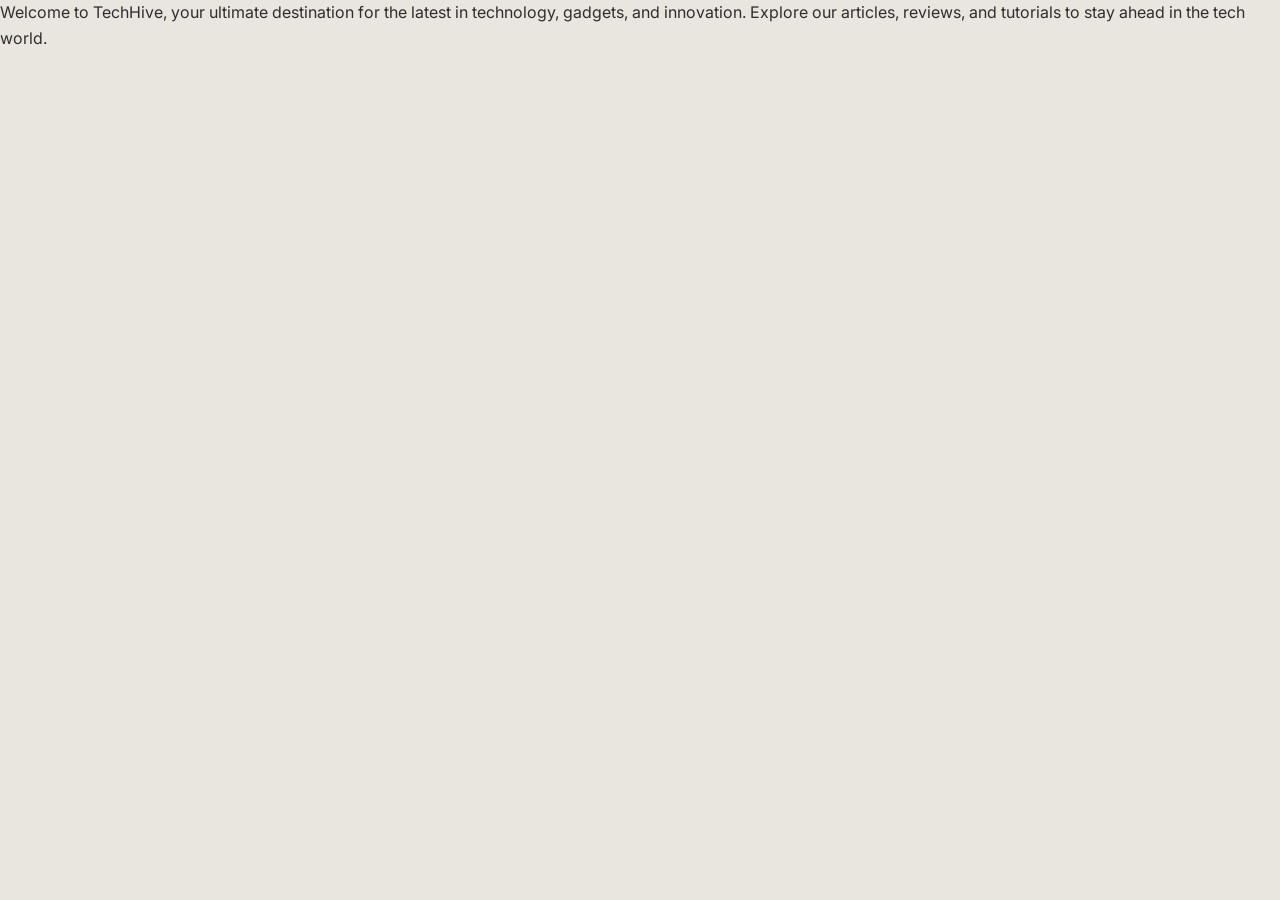
==== index.html @ 127180bd "Add Css" ====
<html lang="en">
<head>
    <meta charset="UTF-8">
    <meta name="viewport" content="width=device-width, initial-scale=1.0">
    <title>TechHive</title>
    <link rel="preconnect" href="https://fonts.googleapis.com">
    <link rel="preconnect" href="https://fonts.gstatic.com" crossorigin>
    <link href="https://fonts.googleapis.com/css2?family=Barlow+Condensed:wght@400;700;900&family=Inter:wght@400;500;700&family=Fira+Code:wght@400;500&display=swap" rel="stylesheet">
    <link rel="stylesheet" href="styles.css">
    <link rel="icon" type="image/png" href="favicon.png">
</head>
<body>
    Welcome to TechHive, your ultimate destination for the latest in technology, gadgets, and innovation. Explore our articles, reviews, and tutorials to stay ahead in the tech world. 
</body>
</html>
---- styles.css ----
/* ============================================================
   TECHHIVE — Design System
   Palette drawn from the TechHive logo
   ============================================================ */

/* ── CSS Custom Properties (tokens) ── */
:root {
  /* Brand colors */
  --color-gold:         #F5C200;   /* primary yellow — logo body stripes */
  --color-gold-deep:    #D4A800;   /* darker gold — hover states */
  --color-gold-light:   #FFD84D;   /* lighter gold — highlights */

  --color-silver:       #B8B8B8;   /* metallic wings — mid tone */
  --color-silver-light: #D6D6D6;   /* wing highlight */
  --color-silver-dark:  #888888;   /* wing shadow */

  --color-charcoal:     #2E2E2E;   /* TECHHIVE wordmark */
  --color-charcoal-mid: #4A4A4A;   /* secondary text */
  --color-charcoal-light:#6B6B6B;  /* muted text */

  --color-bg:           #E9E6E0;   /* logo background — warm off-white */
  --color-bg-dark:      #1A1A1A;   /* dark surface (circuit board) */
  --color-bg-mid:       #2D2D2D;   /* card on dark bg */

  --color-white:        #FFFFFF;
  --color-black:        #0D0D0D;

  /* Gradients */
  --gradient-gold:      linear-gradient(135deg, #FFD84D 0%, #F5C200 50%, #D4A800 100%);
  --gradient-silver:    linear-gradient(135deg, #D6D6D6 0%, #B8B8B8 50%, #888888 100%);
  --gradient-dark:      linear-gradient(135deg, #2D2D2D 0%, #1A1A1A 100%);

  /* Typography */
  --font-display:  'Barlow Condensed', 'Impact', 'Arial Narrow', sans-serif;
  --font-body:     'Inter', 'Segoe UI', system-ui, sans-serif;
  --font-mono:     'Fira Code', 'Consolas', monospace;

  --text-xs:   0.75rem;
  --text-sm:   0.875rem;
  --text-base: 1rem;
  --text-lg:   1.125rem;
  --text-xl:   1.25rem;
  --text-2xl:  1.5rem;
  --text-3xl:  2rem;
  --text-4xl:  2.75rem;
  --text-5xl:  3.75rem;

  --weight-regular: 400;
  --weight-medium:  500;
  --weight-bold:    700;
  --weight-black:   900;

  /* Spacing */
  --space-1:  0.25rem;
  --space-2:  0.5rem;
  --space-3:  0.75rem;
  --space-4:  1rem;
  --space-6:  1.5rem;
  --space-8:  2rem;
  --space-12: 3rem;
  --space-16: 4rem;
  --space-24: 6rem;

  /* Borders & radius */
  --radius-sm:  2px;
  --radius-md:  6px;
  --radius-lg:  12px;
  --radius-full: 9999px;

  --border-thin:   1px solid;
  --border-medium: 2px solid;

  /* Shadows */
  --shadow-gold:   0 0 16px rgba(245, 194, 0, 0.35);
  --shadow-silver: 0 4px 16px rgba(0, 0, 0, 0.25);
  --shadow-card:   0 2px 12px rgba(0, 0, 0, 0.18);

  /* Transitions */
  --transition-fast:   150ms ease;
  --transition-normal: 250ms ease;
  --transition-slow:   400ms ease;
}

/* ── Reset ── */
*, *::before, *::after {
  box-sizing: border-box;
  margin: 0;
  padding: 0;
}

html {
  font-size: 16px;
  scroll-behavior: smooth;
}

body {
  font-family: var(--font-body);
  font-size: var(--text-base);
  color: var(--color-charcoal);
  background-color: var(--color-bg);
  line-height: 1.6;
  -webkit-font-smoothing: antialiased;
}

img, video {
  max-width: 100%;
  display: block;
}

a {
  color: var(--color-gold-deep);
  text-decoration: none;
  transition: color var(--transition-fast);
}

a:hover {
  color: var(--color-gold);
}

/* ── Typography ── */
h1, h2, h3, h4, h5, h6 {
  font-family: var(--font-display);
  font-weight: var(--weight-black);
  letter-spacing: 0.04em;
  text-transform: uppercase;
  line-height: 1.1;
  color: var(--color-charcoal);
}

h1 { font-size: var(--text-5xl); }
h2 { font-size: var(--text-4xl); }
h3 { font-size: var(--text-3xl); }
h4 { font-size: var(--text-2xl); }
h5 { font-size: var(--text-xl); }
h6 { font-size: var(--text-lg); }

.text-gold    { color: var(--color-gold); }
.text-silver  { color: var(--color-silver); }
.text-muted   { color: var(--color-charcoal-light); }
.text-display { font-family: var(--font-display); letter-spacing: 0.06em; text-transform: uppercase; }

/* ── Layout ── */
.container {
  width: 100%;
  max-width: 1200px;
  margin: 0 auto;
  padding: 0 var(--space-6);
}

.section {
  padding: var(--space-24) 0;
}

.section--dark {
  background-color: var(--color-bg-dark);
  color: var(--color-silver-light);
}

.section--dark h1,
.section--dark h2,
.section--dark h3,
.section--dark h4 {
  color: var(--color-white);
}

/* ── Buttons ── */
.btn {
  display: inline-flex;
  align-items: center;
  gap: var(--space-2);
  padding: var(--space-3) var(--space-6);
  font-family: var(--font-display);
  font-size: var(--text-sm);
  font-weight: var(--weight-bold);
  letter-spacing: 0.1em;
  text-transform: uppercase;
  border: none;
  cursor: pointer;
  transition: all var(--transition-fast);
  clip-path: polygon(8px 0%, 100% 0%, calc(100% - 8px) 100%, 0% 100%);
}

.btn--primary {
  background: var(--gradient-gold);
  color: var(--color-black);
  box-shadow: var(--shadow-gold);
}

.btn--primary:hover {
  background: linear-gradient(135deg, #FFE066 0%, #F5C200 50%, #C49600 100%);
  box-shadow: 0 0 24px rgba(245, 194, 0, 0.55);
  transform: translateY(-1px);
  color: var(--color-black);
}

.btn--secondary {
  background: var(--gradient-silver);
  color: var(--color-black);
  box-shadow: var(--shadow-silver);
}

.btn--secondary:hover {
  background: linear-gradient(135deg, #E8E8E8 0%, #C8C8C8 50%, #9A9A9A 100%);
  transform: translateY(-1px);
  color: var(--color-black);
}

.btn--outline {
  background: transparent;
  color: var(--color-gold);
  border: var(--border-medium) var(--color-gold);
}

.btn--outline:hover {
  background: var(--color-gold);
  color: var(--color-black);
  box-shadow: var(--shadow-gold);
}

.btn--ghost {
  background: transparent;
  color: var(--color-silver-light);
  border: var(--border-thin) var(--color-silver);
}

.btn--ghost:hover {
  border-color: var(--color-gold);
  color: var(--color-gold);
}

.btn--sm { padding: var(--space-2) var(--space-4); font-size: var(--text-xs); }
.btn--lg { padding: var(--space-4) var(--space-8); font-size: var(--text-base); }

/* ── Cards ── */
.card {
  background: var(--color-white);
  border-radius: var(--radius-md);
  box-shadow: var(--shadow-card);
  overflow: hidden;
  transition: transform var(--transition-normal), box-shadow var(--transition-normal);
}

.card:hover {
  transform: translateY(-3px);
  box-shadow: 0 8px 28px rgba(0, 0, 0, 0.2);
}

.card--dark {
  background: var(--color-bg-mid);
  color: var(--color-silver-light);
  border: var(--border-thin) rgba(184, 184, 184, 0.15);
}

.card--gold {
  border-top: 3px solid var(--color-gold);
}

.card__body  { padding: var(--space-6); }
.card__title { margin-bottom: var(--space-2); }
.card__text  { color: var(--color-charcoal-mid); }

/* ── Badge / Tag ── */
.badge {
  display: inline-block;
  padding: 2px var(--space-3);
  font-family: var(--font-display);
  font-size: var(--text-xs);
  font-weight: var(--weight-bold);
  letter-spacing: 0.1em;
  text-transform: uppercase;
  border-radius: var(--radius-sm);
}

.badge--gold   { background: var(--color-gold);   color: var(--color-black); }
.badge--silver { background: var(--color-silver);  color: var(--color-black); }
.badge--dark   { background: var(--color-charcoal); color: var(--color-white); }
.badge--outline { background: transparent; color: var(--color-gold); border: 1px solid var(--color-gold); }

/* ── Navbar ── */
.navbar {
  position: sticky;
  top: 0;
  z-index: 100;
  display: flex;
  align-items: center;
  justify-content: space-between;
  padding: var(--space-4) var(--space-8);
  background: var(--color-bg-dark);
  border-bottom: 2px solid var(--color-gold);
}

.navbar__brand {
  font-family: var(--font-display);
  font-size: var(--text-2xl);
  font-weight: var(--weight-black);
  letter-spacing: 0.12em;
  text-transform: uppercase;
  color: var(--color-white);
  display: flex;
  align-items: center;
  gap: var(--space-3);
}

.navbar__brand span { color: var(--color-gold); }

.navbar__links {
  display: flex;
  gap: var(--space-8);
  list-style: none;
}

.navbar__links a {
  font-family: var(--font-display);
  font-size: var(--text-sm);
  font-weight: var(--weight-bold);
  letter-spacing: 0.08em;
  text-transform: uppercase;
  color: var(--color-silver-light);
  transition: color var(--transition-fast);
}

.navbar__links a:hover,
.navbar__links a.active { color: var(--color-gold); }

/* ── Hero ── */
.hero {
  min-height: 90vh;
  display: flex;
  align-items: center;
  background: var(--gradient-dark);
  position: relative;
  overflow: hidden;
}

.hero::before {
  content: '';
  position: absolute;
  inset: 0;
  background-image:
    repeating-linear-gradient(0deg,   transparent, transparent 60px, rgba(245,194,0,0.04) 60px, rgba(245,194,0,0.04) 61px),
    repeating-linear-gradient(90deg,  transparent, transparent 60px, rgba(245,194,0,0.04) 60px, rgba(245,194,0,0.04) 61px);
  pointer-events: none;
}

.hero__content {
  position: relative;
  z-index: 1;
}

.hero__eyebrow {
  font-family: var(--font-display);
  font-size: var(--text-sm);
  font-weight: var(--weight-bold);
  letter-spacing: 0.3em;
  text-transform: uppercase;
  color: var(--color-gold);
  margin-bottom: var(--space-4);
}

.hero__title {
  font-size: clamp(var(--text-4xl), 8vw, var(--text-5xl));
  color: var(--color-white);
  margin-bottom: var(--space-6);
}

.hero__title em {
  font-style: normal;
  background: var(--gradient-gold);
  -webkit-background-clip: text;
  -webkit-text-fill-color: transparent;
  background-clip: text;
}

.hero__subtitle {
  font-size: var(--text-lg);
  color: var(--color-silver);
  max-width: 540px;
  margin-bottom: var(--space-8);
}

/* ── Divider ── */
.divider {
  height: 2px;
  background: var(--gradient-gold);
  border: none;
  margin: var(--space-8) 0;
}

.divider--silver {
  background: var(--gradient-silver);
}

/* ── Form elements ── */
.input {
  width: 100%;
  padding: var(--space-3) var(--space-4);
  font-family: var(--font-body);
  font-size: var(--text-base);
  color: var(--color-charcoal);
  background: var(--color-white);
  border: var(--border-medium) var(--color-silver);
  border-radius: var(--radius-sm);
  outline: none;
  transition: border-color var(--transition-fast), box-shadow var(--transition-fast);
}

.input:focus {
  border-color: var(--color-gold);
  box-shadow: 0 0 0 3px rgba(245, 194, 0, 0.2);
}

.input--dark {
  background: var(--color-bg-mid);
  color: var(--color-silver-light);
  border-color: rgba(184, 184, 184, 0.2);
}

.input--dark:focus {
  border-color: var(--color-gold);
}

/* ── Utility ── */
.flex         { display: flex; }
.flex-center  { display: flex; align-items: center; justify-content: center; }
.flex-between { display: flex; align-items: center; justify-content: space-between; }
.gap-2 { gap: var(--space-2); }
.gap-4 { gap: var(--space-4); }
.gap-6 { gap: var(--space-6); }
.gap-8 { gap: var(--space-8); }

.grid-2 { display: grid; grid-template-columns: repeat(2, 1fr); gap: var(--space-6); }
.grid-3 { display: grid; grid-template-columns: repeat(3, 1fr); gap: var(--space-6); }
.grid-4 { display: grid; grid-template-columns: repeat(4, 1fr); gap: var(--space-6); }

.mt-4  { margin-top: var(--space-4); }
.mt-8  { margin-top: var(--space-8); }
.mb-4  { margin-bottom: var(--space-4); }
.mb-8  { margin-bottom: var(--space-8); }

.sr-only {
  position: absolute;
  width: 1px; height: 1px;
  padding: 0; margin: -1px;
  overflow: hidden;
  clip: rect(0,0,0,0);
  white-space: nowrap;
  border: 0;
}

/* ── Responsive ── */
@media (max-width: 768px) {
  .grid-2, .grid-3, .grid-4 { grid-template-columns: 1fr; }
  .navbar__links { display: none; }
  h1 { font-size: var(--text-3xl); }
  h2 { font-size: var(--text-2xl); }
}
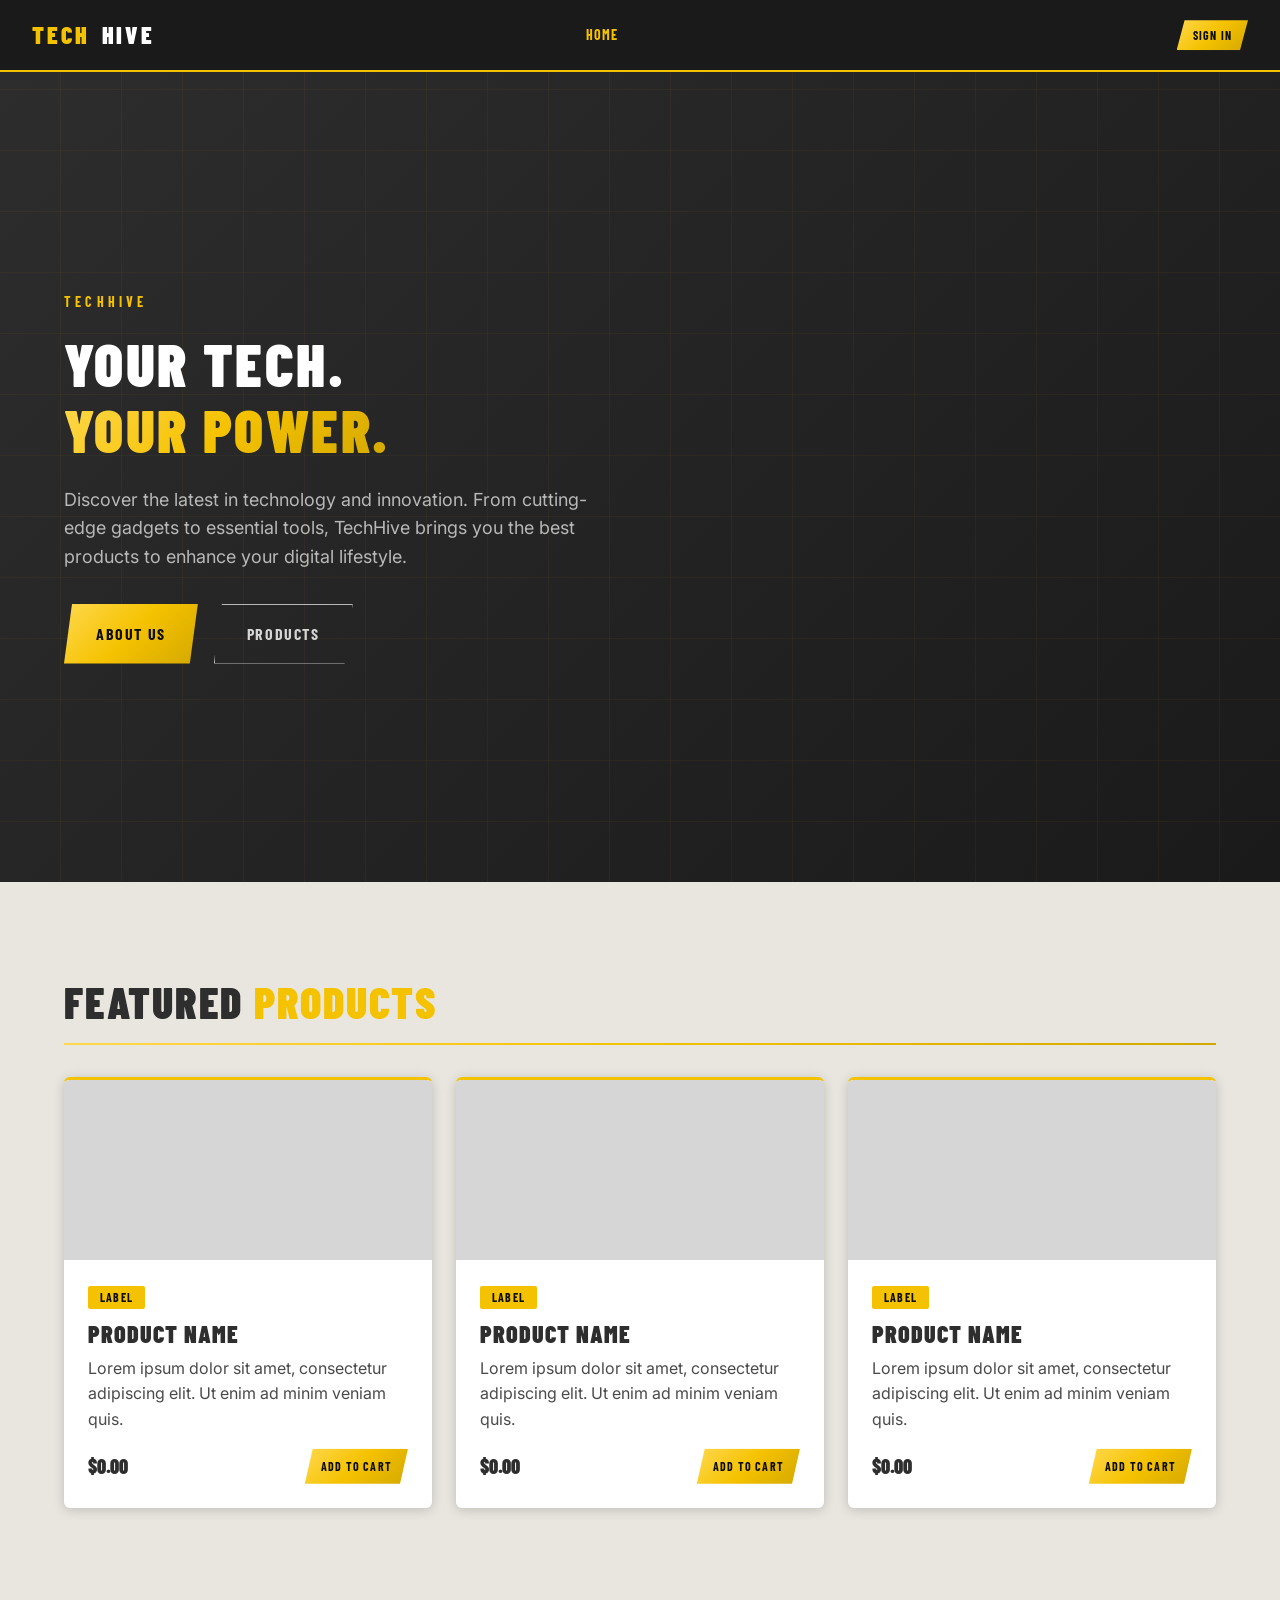
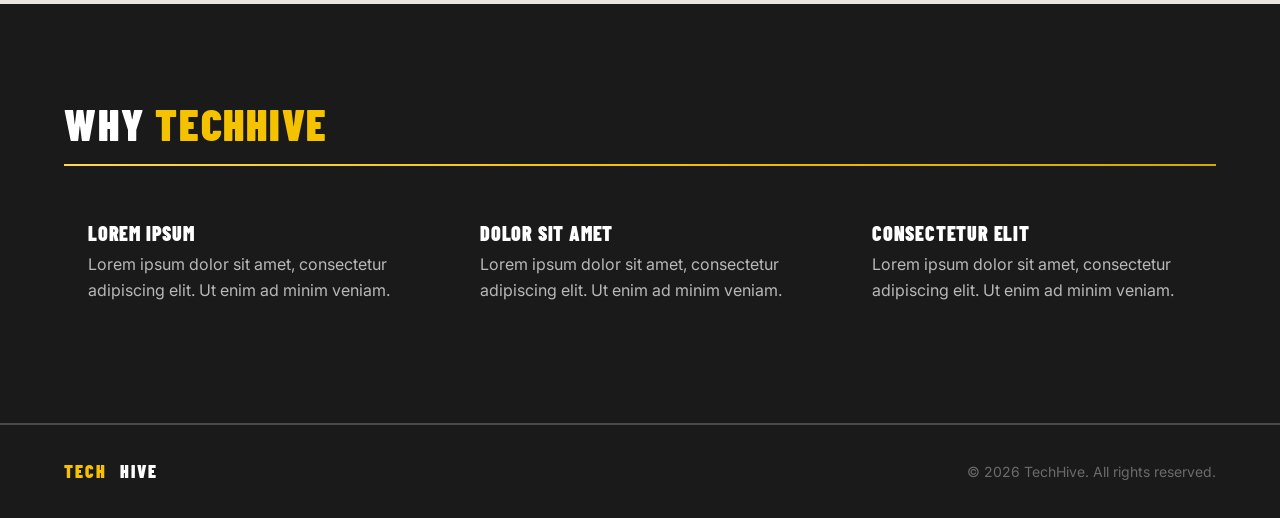
==== commit abb35a86: "Update index.html" ====
--- a/index.html
+++ b/index.html
@@ -1,3 +1,4 @@
+<!DOCTYPE html>
 <html lang="en">
 <head>
     <meta charset="UTF-8">
@@ -7,9 +8,129 @@
     <link rel="preconnect" href="https://fonts.gstatic.com" crossorigin>
     <link href="https://fonts.googleapis.com/css2?family=Barlow+Condensed:wght@400;700;900&family=Inter:wght@400;500;700&family=Fira+Code:wght@400;500&display=swap" rel="stylesheet">
     <link rel="stylesheet" href="styles.css">
-    <link rel="icon" type="image/png" href="favicon.png">
+    <link rel="icon" type="image/png" href="C:\Users\hp\Downloads\Techhive.png">
 </head>
 <body>
-    Welcome to TechHive, your ultimate destination for the latest in technology, gadgets, and innovation. Explore our articles, reviews, and tutorials to stay ahead in the tech world. 
+
+    <!-- Navbar -->
+    <nav class="navbar">
+        <a href="index.html" class="navbar__brand">
+            <span>Tech</span>Hive
+        </a>
+        <ul class="navbar__links">
+            <li><a href="index.html" class="active">Home</a></li>
+            <li><a href=""></a></li>
+            <li><a href=""></a></li>
+            <li><a href=""></a></li>
+            <li><a href=""></a></li>
+        </ul>
+        <button class="btn btn--primary btn--sm">Sign In</button>
+    </nav>
+
+    <!-- Hero -->
+    <section class="hero">
+        <div class="container">
+            <div class="hero__content"> 
+                <p class="hero__eyebrow">TechHive</p>
+                <h1 class="hero__title">Your Tech.<br><em>Your Power.</em></h1>
+                <p class="hero__subtitle">
+             Discover the latest in technology and innovation. From cutting-edge gadgets to essential tools, TechHive brings you the best products to enhance your digital lifestyle.
+                </p>
+                <div class="flex gap-4">
+                    <a href="#" class="btn btn--primary btn--lg">About us</a>
+                    <a href="#" class="btn btn--ghost btn--lg">Products</a>
+                </div>
+            </div>
+        </div>
+    </section>
+
+    <!-- Featured Products -->
+    <section class="section">
+        <div class="container">
+            <h2>Featured <em style="font-style:normal; color: var(--color-gold);">Products</em></h2>
+            <hr class="divider" style="margin-top: var(--space-4);">
+            <div class="grid-3" style="margin-top: var(--space-8);">
+
+                <div class="card card--gold">
+                    <div style="background: var(--color-silver-light); height: 180px;"></div>
+                    <div class="card__body">
+                        <span class="badge badge--gold">Label</span>
+                        <h4 class="card__title" style="margin-top: var(--space-3);">Product Name</h4>
+                        <p class="card__text">Lorem ipsum dolor sit amet, consectetur adipiscing elit. Ut enim ad minim veniam quis.</p>
+                        <div class="flex-between" style="margin-top: var(--space-4);">
+                            <span style="font-family: var(--font-display); font-size: var(--text-xl); font-weight: var(--weight-black);">$0.00</span>
+                            <a href="#" class="btn btn--primary btn--sm">Add to Cart</a>
+                        </div>
+                    </div>
+                </div>
+
+                <div class="card card--gold">
+                    <div style="background: var(--color-silver-light); height: 180px;"></div>
+                    <div class="card__body">
+                        <span class="badge badge--gold">Label</span>
+                        <h4 class="card__title" style="margin-top: var(--space-3);">Product Name</h4>
+                        <p class="card__text">Lorem ipsum dolor sit amet, consectetur adipiscing elit. Ut enim ad minim veniam quis.</p>
+                        <div class="flex-between" style="margin-top: var(--space-4);">
+                            <span style="font-family: var(--font-display); font-size: var(--text-xl); font-weight: var(--weight-black);">$0.00</span>
+                            <a href="#" class="btn btn--primary btn--sm">Add to Cart</a>
+                        </div>
+                    </div>
+                </div>
+
+                <div class="card card--gold">
+                    <div style="background: var(--color-silver-light); height: 180px;"></div>
+                    <div class="card__body">
+                        <span class="badge badge--gold">Label</span>
+                        <h4 class="card__title" style="margin-top: var(--space-3);">Product Name</h4>
+                        <p class="card__text">Lorem ipsum dolor sit amet, consectetur adipiscing elit. Ut enim ad minim veniam quis.</p>
+                        <div class="flex-between" style="margin-top: var(--space-4);">
+                            <span style="font-family: var(--font-display); font-size: var(--text-xl); font-weight: var(--weight-black);">$0.00</span>
+                            <a href="#" class="btn btn--primary btn--sm">Add to Cart</a>
+                        </div>
+                    </div>
+                </div>
+
+            </div>
+        </div>
+    </section>
+
+    <!-- About / Why Us -->
+    <section class="section section--dark">
+        <div class="container">
+            <h2 style="color: var(--color-white);">Why <em style="font-style:normal; color: var(--color-gold);">TechHive</em></h2>
+            <hr class="divider" style="margin-top: var(--space-4);">
+            <div class="grid-3" style="margin-top: var(--space-8);">
+
+                <div style="padding: var(--space-6);">
+                    <h5 style="color: var(--color-white);">Lorem Ipsum</h5>
+                    <p style="color: var(--color-silver); margin-top: var(--space-2);">Lorem ipsum dolor sit amet, consectetur adipiscing elit. Ut enim ad minim veniam.</p>
+                </div>
+
+                <div style="padding: var(--space-6);">
+                    <h5 style="color: var(--color-white);">Dolor Sit Amet</h5>
+                    <p style="color: var(--color-silver); margin-top: var(--space-2);">Lorem ipsum dolor sit amet, consectetur adipiscing elit. Ut enim ad minim veniam.</p>
+                </div>
+
+                <div style="padding: var(--space-6);">
+                    <h5 style="color: var(--color-white);">Consectetur Elit</h5>
+                    <p style="color: var(--color-silver); margin-top: var(--space-2);">Lorem ipsum dolor sit amet, consectetur adipiscing elit. Ut enim ad minim veniam.</p>
+                </div>
+
+            </div>
+        </div>
+    </section>
+
+    <!-- Footer -->
+    <footer style="background: var(--color-bg-dark); border-top: 2px solid var(--color-charcoal-mid); padding: var(--space-8) 0;">
+        <div class="container flex-between">
+            <span class="navbar__brand" style="font-size: var(--text-lg);">
+                <span>Tech</span>Hive
+            </span>
+            <p style="color: var(--color-charcoal-light); font-size: var(--text-sm);">
+                &copy; 2026 TechHive. All rights reserved.
+            </p>
+        </div>
+    </footer>
+
 </body>
-</html>+</html>
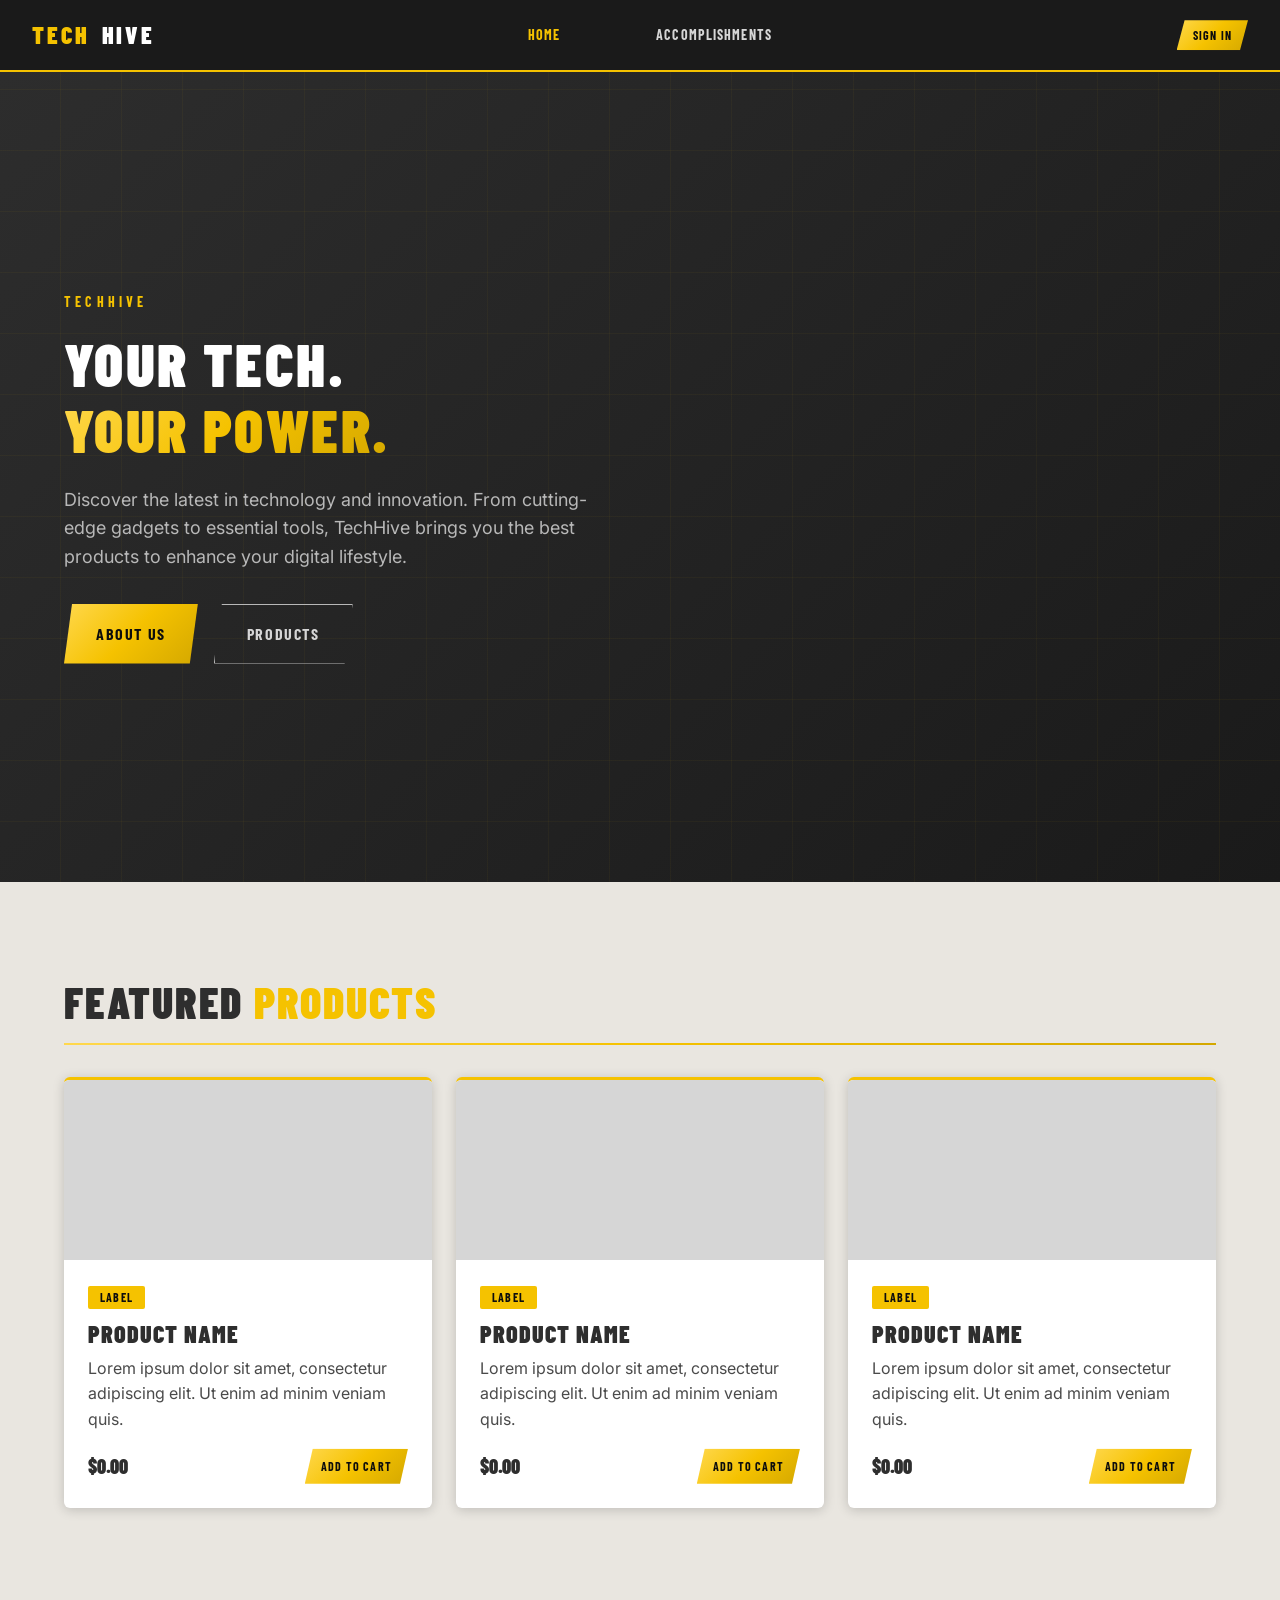
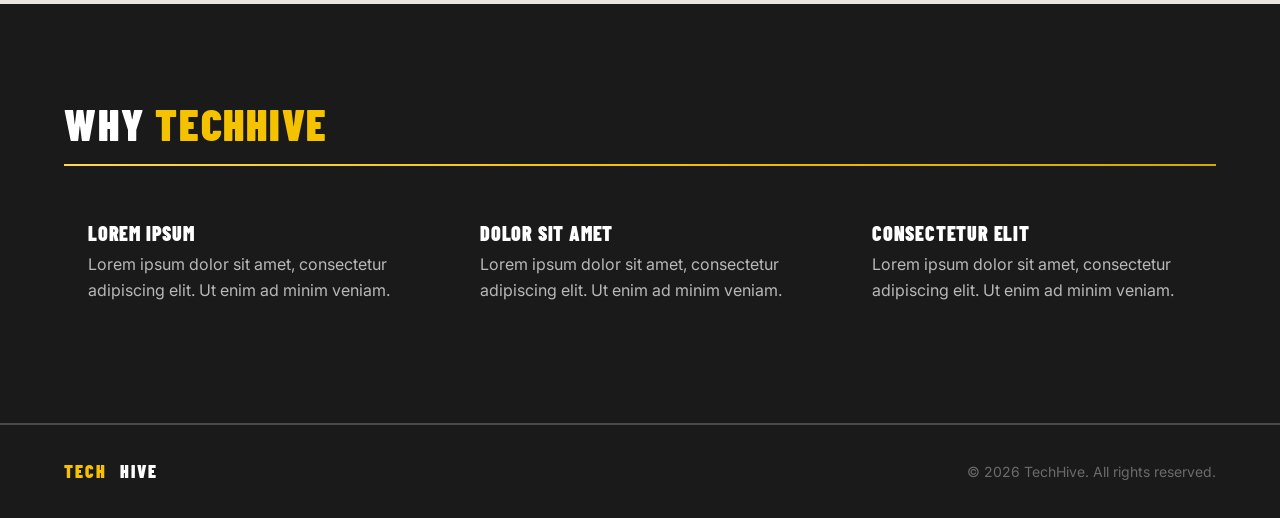
==== commit 9c86011f: "Edit index.html" ====
--- a/index.html
+++ b/index.html
@@ -21,7 +21,7 @@
             <li><a href="index.html" class="active">Home</a></li>
             <li><a href=""></a></li>
             <li><a href=""></a></li>
-            <li><a href=""></a></li>
+            <li><a href="accomplishments.html">Accomplishments</a></li>
             <li><a href=""></a></li>
         </ul>
         <button class="btn btn--primary btn--sm">Sign In</button>
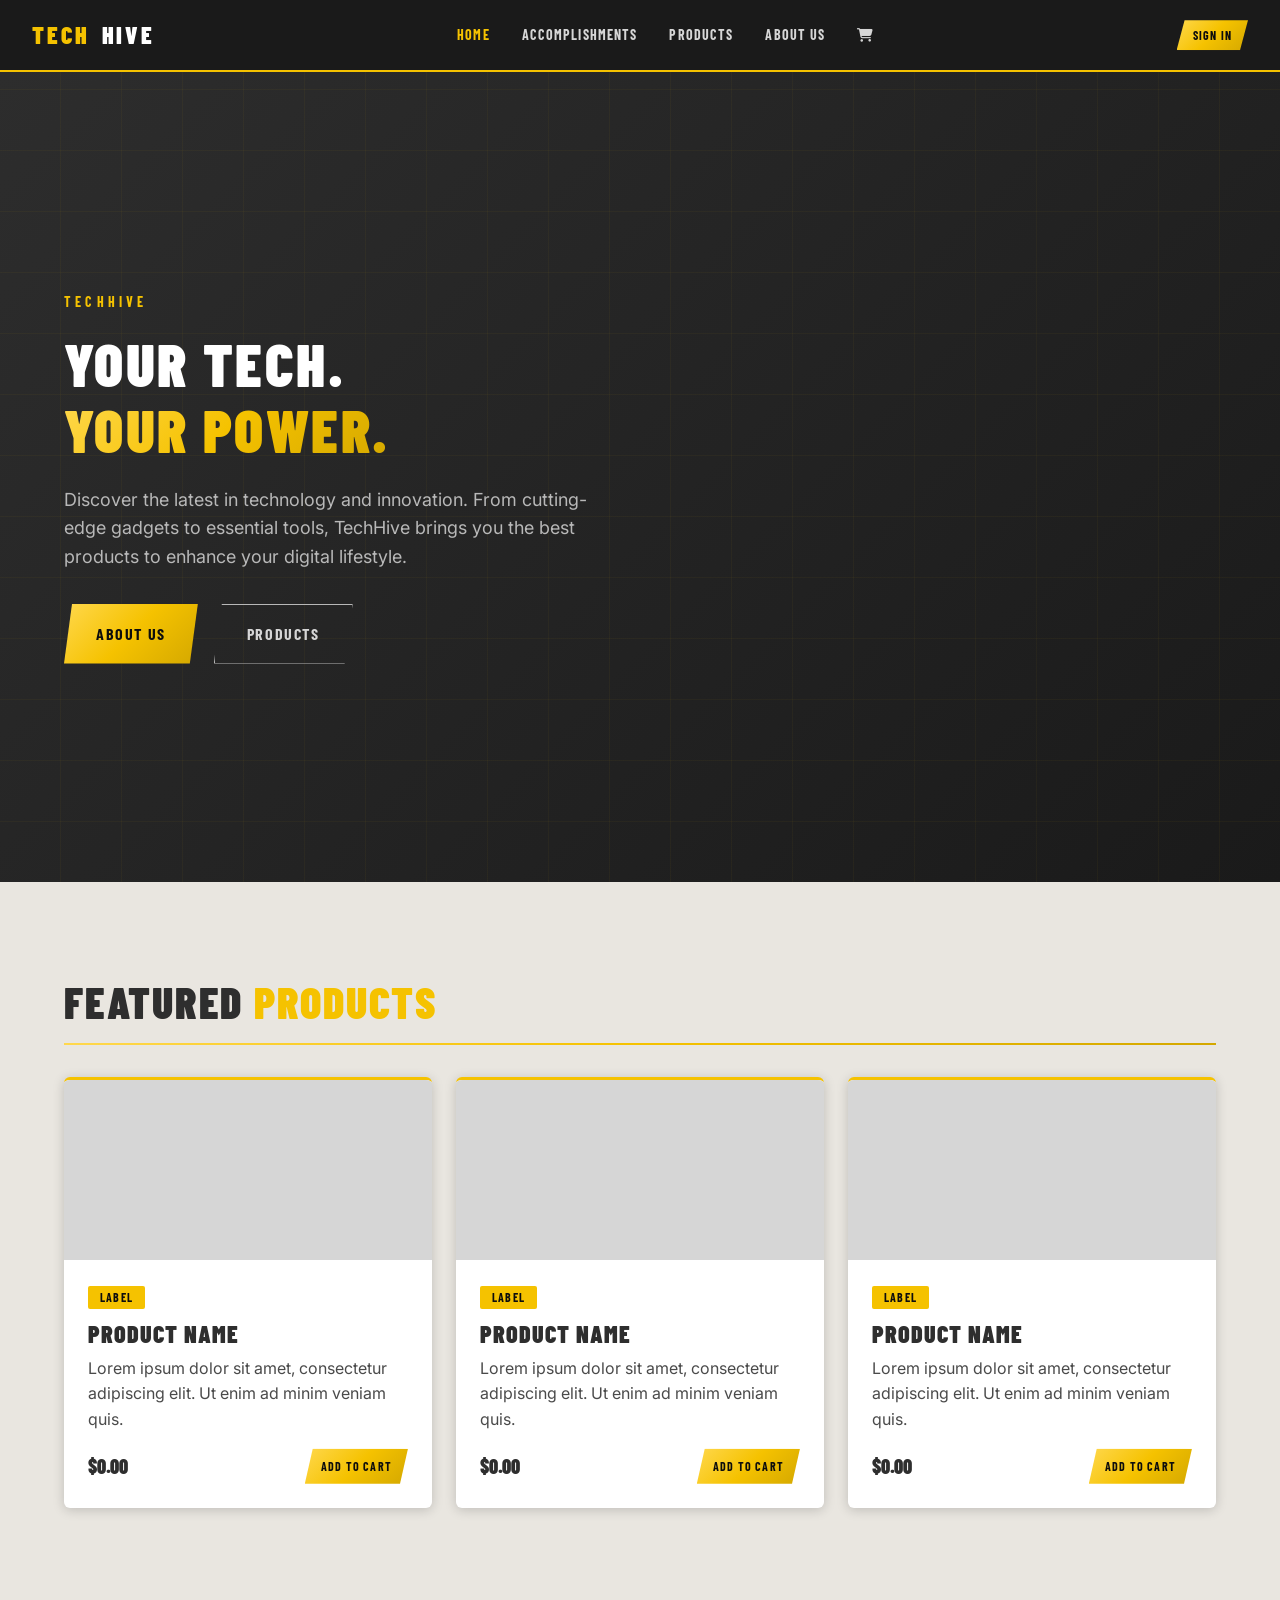
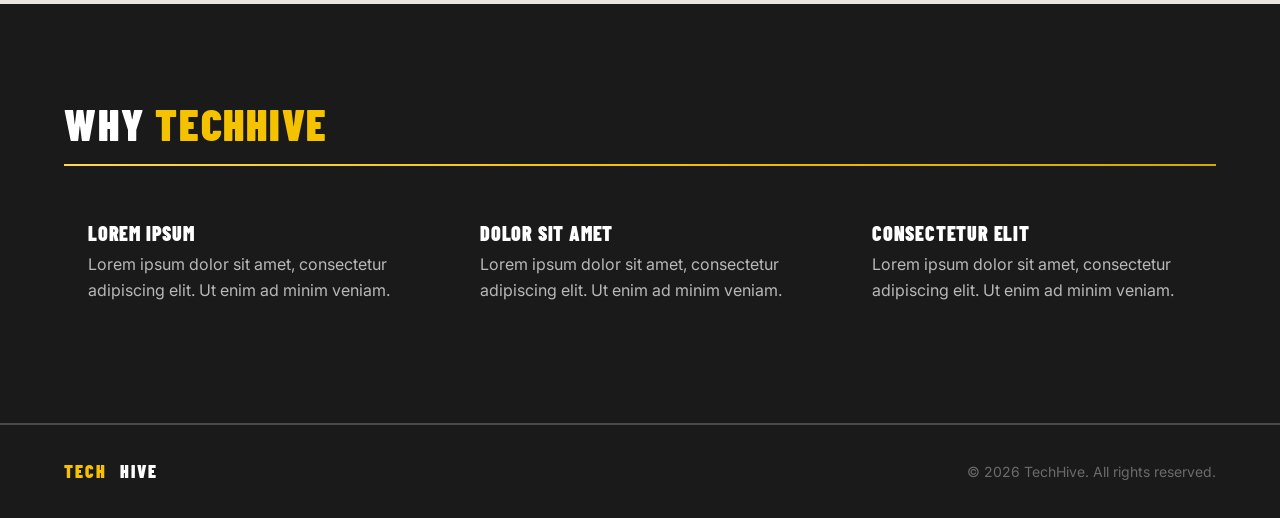
==== commit 36927d5f: "Changed the product store and added carts" ====
--- a/index.html
+++ b/index.html
@@ -6,6 +6,7 @@
     <title>TechHive</title>
     <link rel="preconnect" href="https://fonts.googleapis.com">
     <link rel="preconnect" href="https://fonts.gstatic.com" crossorigin>
+    <link rel="stylesheet" href="https://cdnjs.cloudflare.com/ajax/libs/font-awesome/6.5.0/css/all.min.css">
     <link href="https://fonts.googleapis.com/css2?family=Barlow+Condensed:wght@400;700;900&family=Inter:wght@400;500;700&family=Fira+Code:wght@400;500&display=swap" rel="stylesheet">
     <link rel="stylesheet" href="styles.css">
     <link rel="icon" type="image/png" href="C:\Users\hp\Downloads\Techhive.png">
@@ -19,10 +20,15 @@
         </a>
         <ul class="navbar__links">
             <li><a href="index.html" class="active">Home</a></li>
-            <li><a href=""></a></li>
-            <li><a href=""></a></li>
-            <li><a href="accomplishments.html">Accomplishments</a></li>
-            <li><a href=""></a></li>
+            <li><a href="accomplishments.html" >Accomplishments</a></li>
+            <li><a href="products.html">Products</a></li>
+            <li><a href="#">About Us</a></li>
+            <li>
+                <a href="carts.html" class="cart" title="Cart">
+                <i class="fa-solid fa-cart-shopping"></i>
+                <span class="cart-badge"></span>
+                </a>
+            </li>
         </ul>
         <button class="btn btn--primary btn--sm">Sign In</button>
     </nav>
@@ -38,7 +44,7 @@
                 </p>
                 <div class="flex gap-4">
                     <a href="#" class="btn btn--primary btn--lg">About us</a>
-                    <a href="#" class="btn btn--ghost btn--lg">Products</a>
+                    <a href="products.html" class="btn btn--ghost btn--lg">Products</a>
                 </div>
             </div>
         </div>
@@ -120,6 +126,8 @@
         </div>
     </section>
 
+
+    <script src="/assets/assets-js/profile.js"></script>
     <!-- Footer -->
     <footer style="background: var(--color-bg-dark); border-top: 2px solid var(--color-charcoal-mid); padding: var(--space-8) 0;">
         <div class="container flex-between">
@@ -133,4 +141,4 @@
     </footer>
 
 </body>
-</html>
+</html>
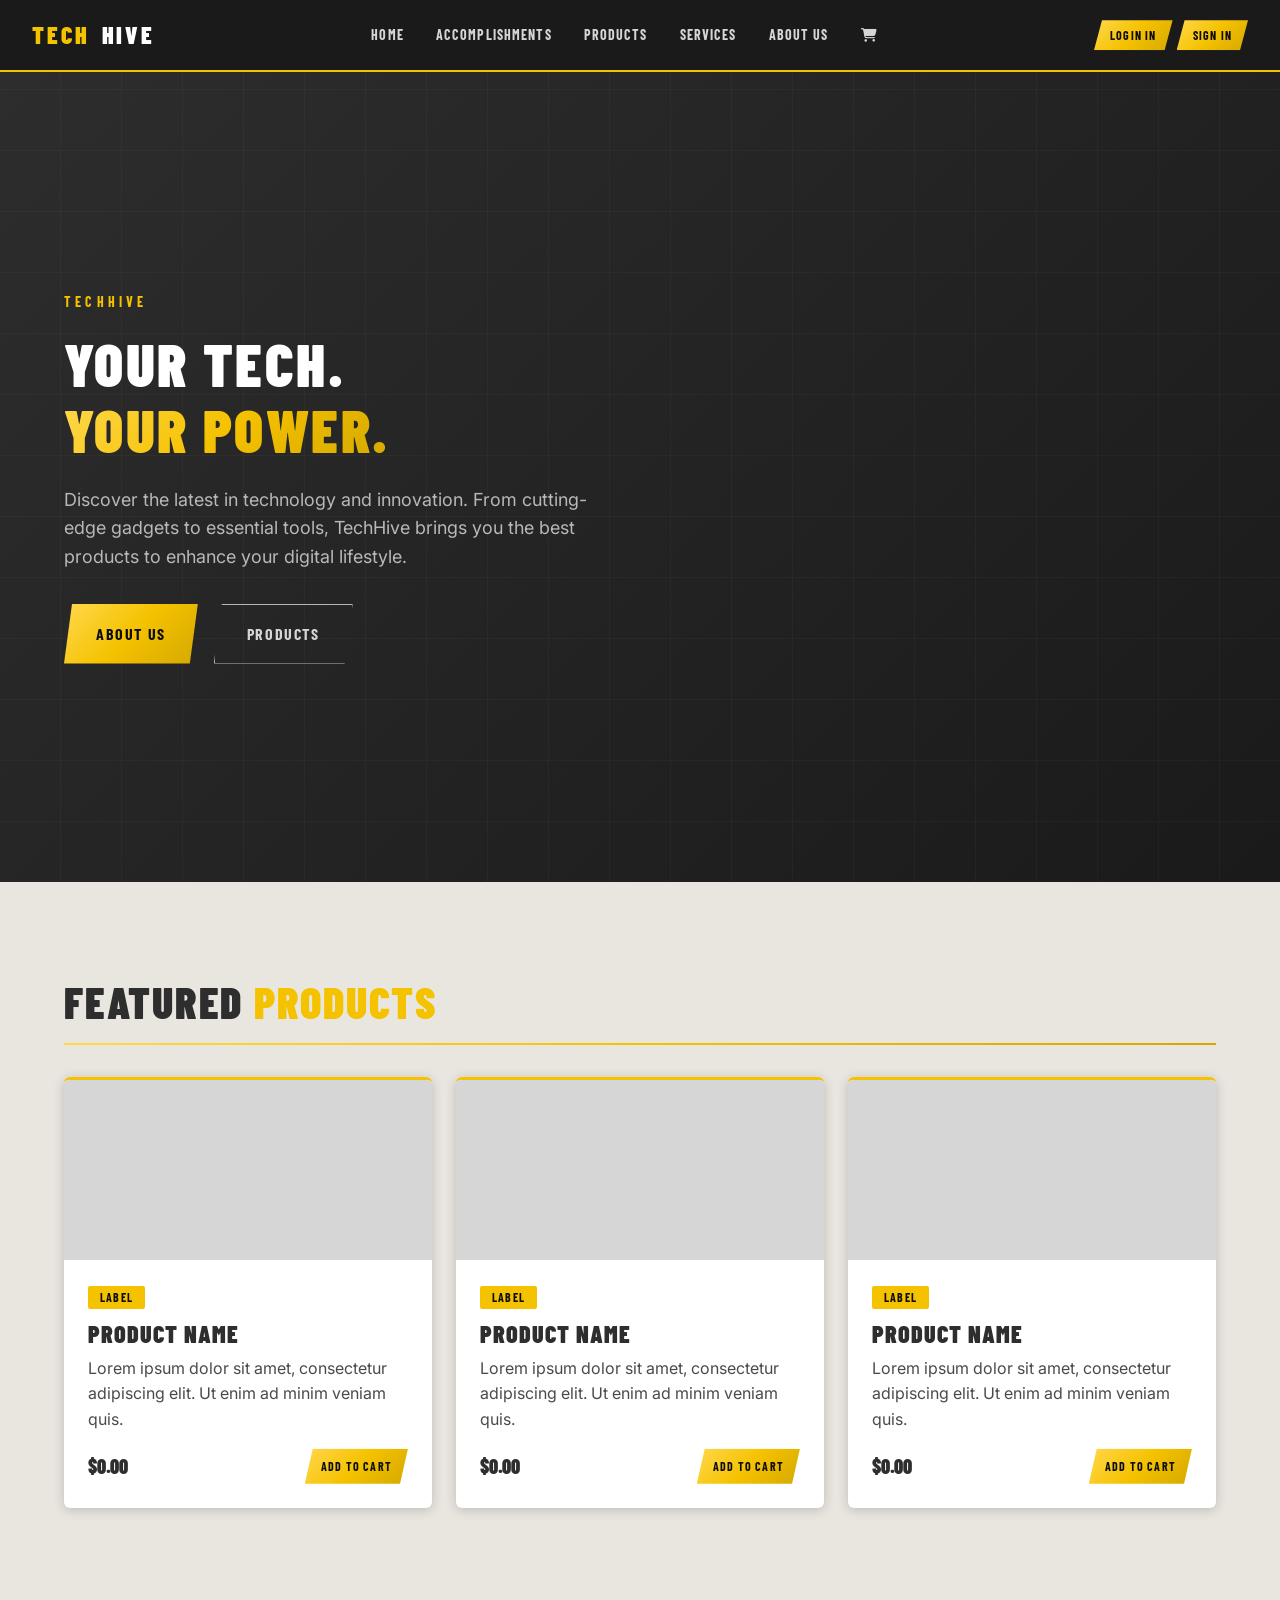
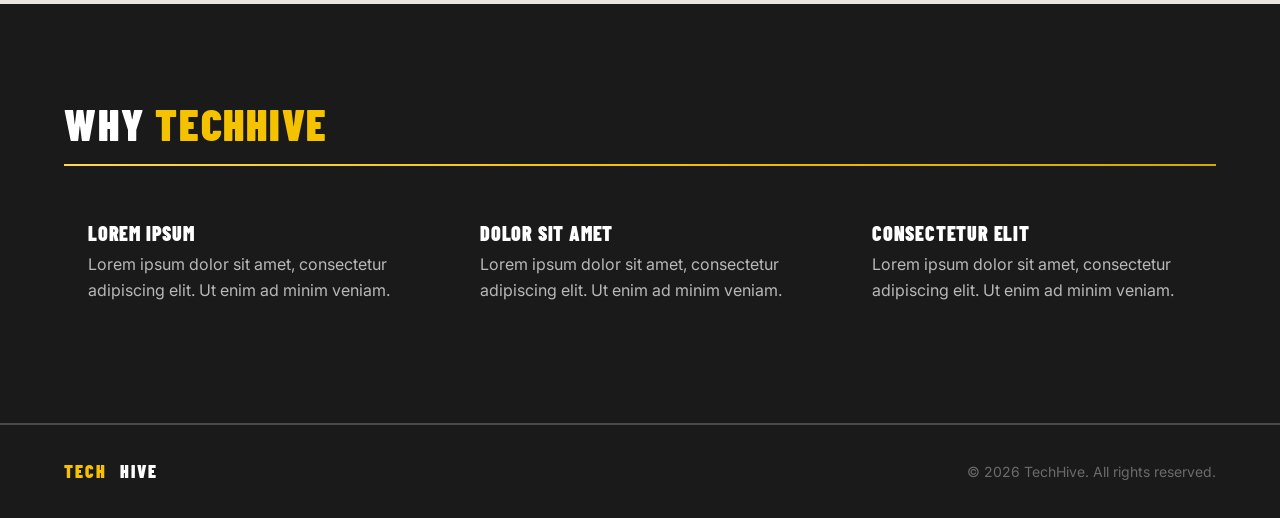
==== commit 531a3c42: "Add functional login and registration with an accout page" ====
--- a/index.html
+++ b/index.html
@@ -19,18 +19,23 @@
             <span>Tech</span>Hive
         </a>
         <ul class="navbar__links">
-            <li><a href="index.html" class="active">Home</a></li>
+            <li><a href="index.html" >Home</a></li>
             <li><a href="accomplishments.html" >Accomplishments</a></li>
             <li><a href="products.html">Products</a></li>
+            <li><a href="services.html">Services</a></li>
             <li><a href="#">About Us</a></li>
             <li>
-                <a href="carts.html" class="cart" title="Cart">
+                <a href="carts.html" class="cart,active" title="Cart">
                 <i class="fa-solid fa-cart-shopping"></i>
                 <span class="cart-badge"></span>
                 </a>
             </li>
         </ul>
-        <button class="btn btn--primary btn--sm">Sign In</button>
+        <div >        
+           <button class="btn btn--primary btn--sm" ><a href="logins.html"><p>Login In</p></a></button>
+           <button class="btn btn--primary btn--sm"><a href="registration.html"><p>Sign In</p></a></button>
+        </div>
+
     </nav>
 
     <!-- Hero -->
--- a/styles.css
+++ b/styles.css
@@ -230,7 +230,7 @@
 
 .btn--sm { padding: var(--space-2) var(--space-4); font-size: var(--text-xs); }
 .btn--lg { padding: var(--space-4) var(--space-8); font-size: var(--text-base); }
-
+.btn--sm p{color:#0D0D0D}
 /* ── Cards ── */
 .card {
   background: var(--color-white);
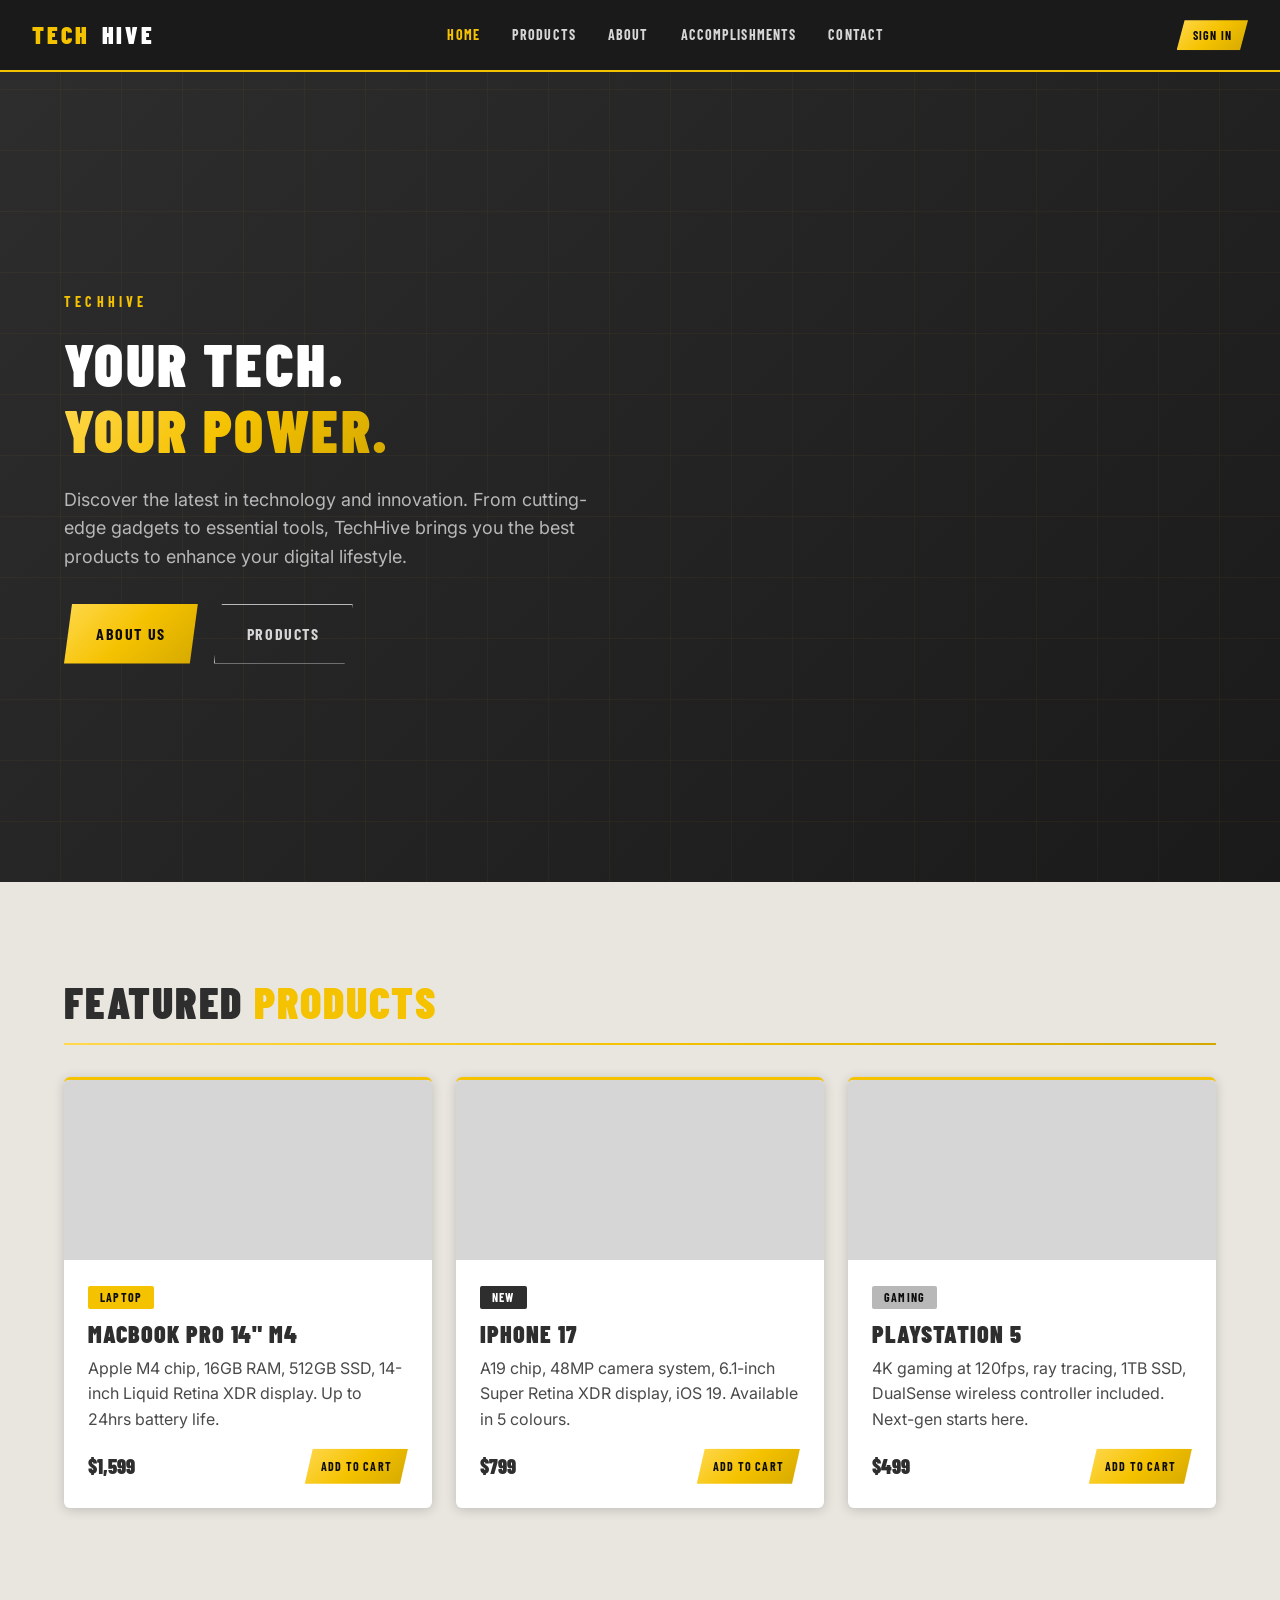
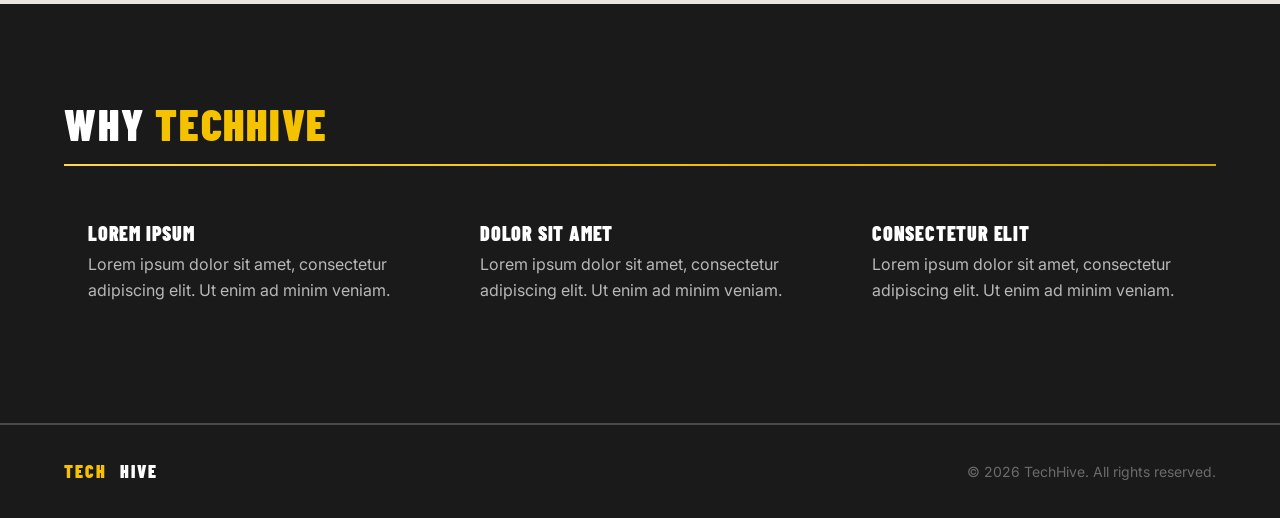
==== commit 9b6afcf3: "Product images" ====
--- a/index.html
+++ b/index.html
@@ -6,7 +6,6 @@
     <title>TechHive</title>
     <link rel="preconnect" href="https://fonts.googleapis.com">
     <link rel="preconnect" href="https://fonts.gstatic.com" crossorigin>
-    <link rel="stylesheet" href="https://cdnjs.cloudflare.com/ajax/libs/font-awesome/6.5.0/css/all.min.css">
     <link href="https://fonts.googleapis.com/css2?family=Barlow+Condensed:wght@400;700;900&family=Inter:wght@400;500;700&family=Fira+Code:wght@400;500&display=swap" rel="stylesheet">
     <link rel="stylesheet" href="styles.css">
     <link rel="icon" type="image/png" href="C:\Users\hp\Downloads\Techhive.png">
@@ -19,23 +18,13 @@
             <span>Tech</span>Hive
         </a>
         <ul class="navbar__links">
-            <li><a href="index.html" >Home</a></li>
-            <li><a href="accomplishments.html" >Accomplishments</a></li>
+            <li><a href="index.html" class="active">Home</a></li>
             <li><a href="products.html">Products</a></li>
-            <li><a href="services.html">Services</a></li>
-            <li><a href="#">About Us</a></li>
-            <li>
-                <a href="carts.html" class="cart,active" title="Cart">
-                <i class="fa-solid fa-cart-shopping"></i>
-                <span class="cart-badge"></span>
-                </a>
-            </li>
+            <li><a href="about.html">About</a></li>
+            <li><a href="accomplishments.html">Accomplishments</a></li>
+            <li><a href="contact.html">Contact</a></li>
         </ul>
-        <div >        
-           <button class="btn btn--primary btn--sm" ><a href="logins.html"><p>Login In</p></a></button>
-           <button class="btn btn--primary btn--sm"><a href="registration.html"><p>Sign In</p></a></button>
-        </div>
-
+        <button class="btn btn--primary btn--sm">Sign In</button>
     </nav>
 
     <!-- Hero -->
@@ -49,7 +38,7 @@
                 </p>
                 <div class="flex gap-4">
                     <a href="#" class="btn btn--primary btn--lg">About us</a>
-                    <a href="products.html" class="btn btn--ghost btn--lg">Products</a>
+                    <a href="#" class="btn btn--ghost btn--lg">Products</a>
                 </div>
             </div>
         </div>
@@ -65,11 +54,11 @@
                 <div class="card card--gold">
                     <div style="background: var(--color-silver-light); height: 180px;"></div>
                     <div class="card__body">
-                        <span class="badge badge--gold">Label</span>
-                        <h4 class="card__title" style="margin-top: var(--space-3);">Product Name</h4>
-                        <p class="card__text">Lorem ipsum dolor sit amet, consectetur adipiscing elit. Ut enim ad minim veniam quis.</p>
+                        <span class="badge badge--gold">Laptop</span>
+                        <h4 class="card__title" style="margin-top: var(--space-3);">MacBook Pro 14" M4</h4>
+                        <p class="card__text">Apple M4 chip, 16GB RAM, 512GB SSD, 14-inch Liquid Retina XDR display. Up to 24hrs battery life.</p>
                         <div class="flex-between" style="margin-top: var(--space-4);">
-                            <span style="font-family: var(--font-display); font-size: var(--text-xl); font-weight: var(--weight-black);">$0.00</span>
+                            <span style="font-family: var(--font-display); font-size: var(--text-xl); font-weight: var(--weight-black);">$1,599</span>
                             <a href="#" class="btn btn--primary btn--sm">Add to Cart</a>
                         </div>
                     </div>
@@ -78,11 +67,11 @@
                 <div class="card card--gold">
                     <div style="background: var(--color-silver-light); height: 180px;"></div>
                     <div class="card__body">
-                        <span class="badge badge--gold">Label</span>
-                        <h4 class="card__title" style="margin-top: var(--space-3);">Product Name</h4>
-                        <p class="card__text">Lorem ipsum dolor sit amet, consectetur adipiscing elit. Ut enim ad minim veniam quis.</p>
+                        <span class="badge badge--dark">New</span>
+                        <h4 class="card__title" style="margin-top: var(--space-3);">iPhone 17</h4>
+                        <p class="card__text">A19 chip, 48MP camera system, 6.1-inch Super Retina XDR display, iOS 19. Available in 5 colours.</p>
                         <div class="flex-between" style="margin-top: var(--space-4);">
-                            <span style="font-family: var(--font-display); font-size: var(--text-xl); font-weight: var(--weight-black);">$0.00</span>
+                            <span style="font-family: var(--font-display); font-size: var(--text-xl); font-weight: var(--weight-black);">$799</span>
                             <a href="#" class="btn btn--primary btn--sm">Add to Cart</a>
                         </div>
                     </div>
@@ -91,11 +80,11 @@
                 <div class="card card--gold">
                     <div style="background: var(--color-silver-light); height: 180px;"></div>
                     <div class="card__body">
-                        <span class="badge badge--gold">Label</span>
-                        <h4 class="card__title" style="margin-top: var(--space-3);">Product Name</h4>
-                        <p class="card__text">Lorem ipsum dolor sit amet, consectetur adipiscing elit. Ut enim ad minim veniam quis.</p>
+                        <span class="badge badge--silver">Gaming</span>
+                        <h4 class="card__title" style="margin-top: var(--space-3);">PlayStation 5</h4>
+                        <p class="card__text">4K gaming at 120fps, ray tracing, 1TB SSD, DualSense wireless controller included. Next-gen starts here.</p>
                         <div class="flex-between" style="margin-top: var(--space-4);">
-                            <span style="font-family: var(--font-display); font-size: var(--text-xl); font-weight: var(--weight-black);">$0.00</span>
+                            <span style="font-family: var(--font-display); font-size: var(--text-xl); font-weight: var(--weight-black);">$499</span>
                             <a href="#" class="btn btn--primary btn--sm">Add to Cart</a>
                         </div>
                     </div>
@@ -131,8 +120,6 @@
         </div>
     </section>
 
-
-    <script src="/assets/assets-js/profile.js"></script>
     <!-- Footer -->
     <footer style="background: var(--color-bg-dark); border-top: 2px solid var(--color-charcoal-mid); padding: var(--space-8) 0;">
         <div class="container flex-between">
@@ -146,4 +133,4 @@
     </footer>
 
 </body>
-</html>+</html>
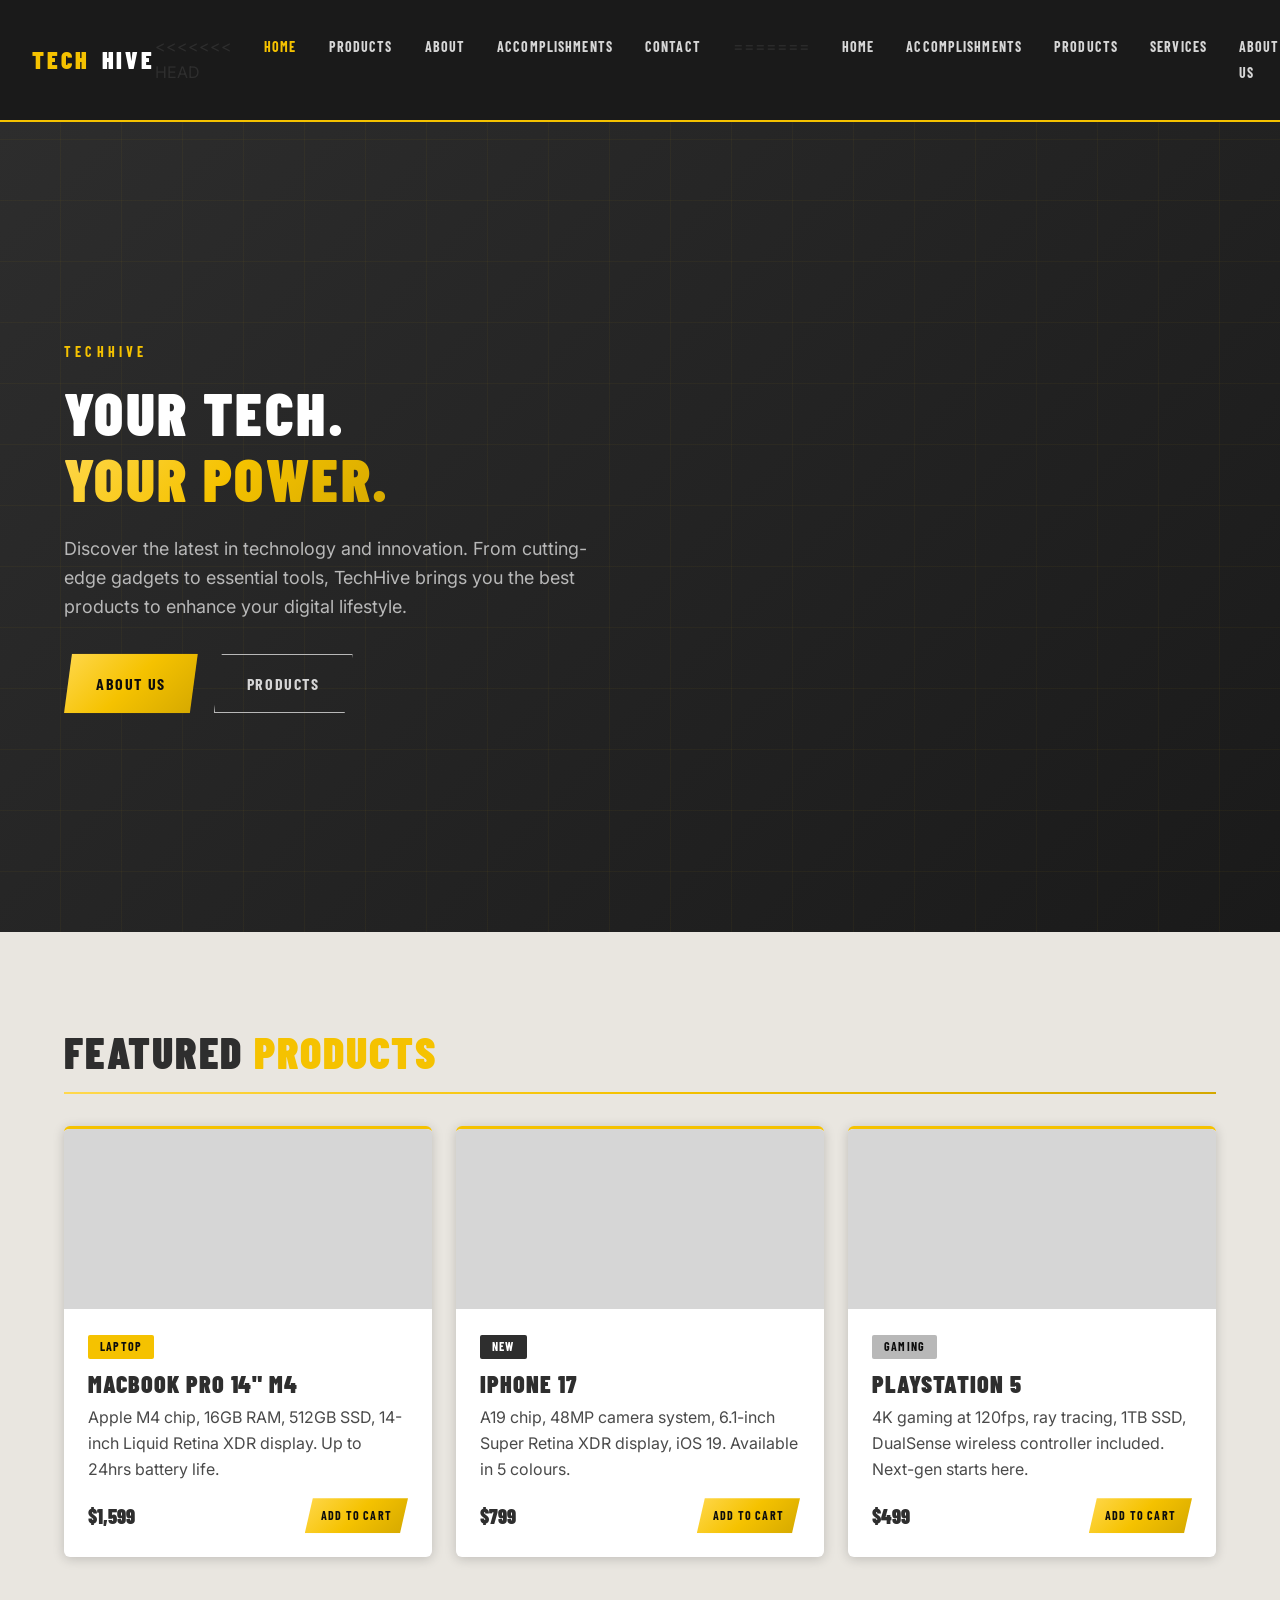
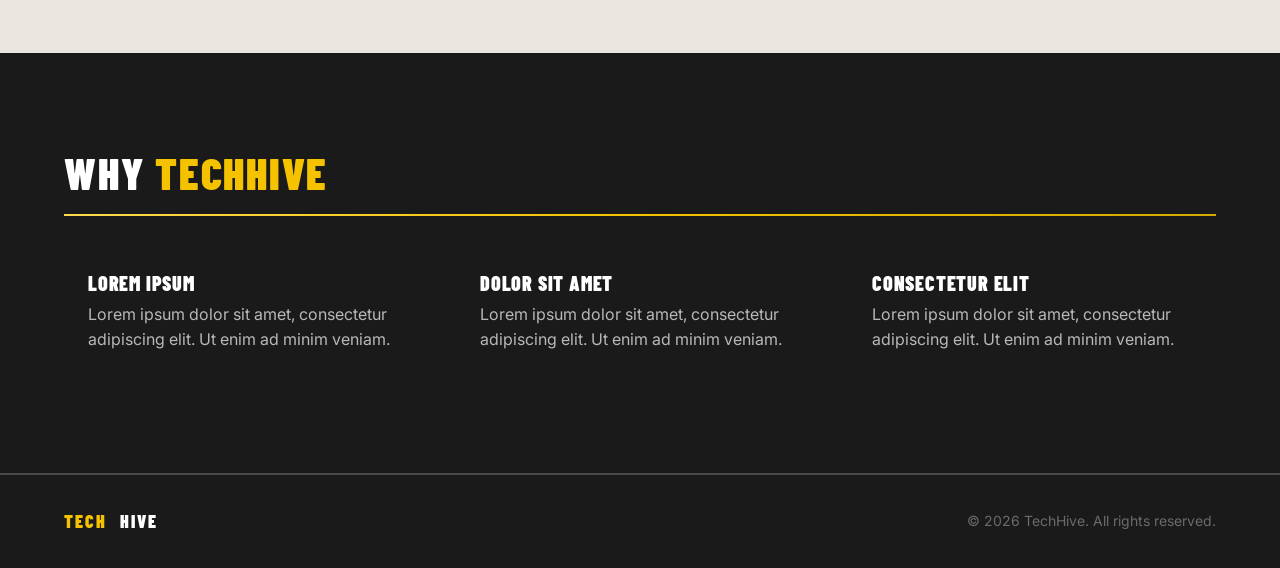
==== commit 051197aa: "Incoming changes" ====
--- a/index.html
+++ b/index.html
@@ -6,6 +6,7 @@
     <title>TechHive</title>
     <link rel="preconnect" href="https://fonts.googleapis.com">
     <link rel="preconnect" href="https://fonts.gstatic.com" crossorigin>
+    <link rel="stylesheet" href="https://cdnjs.cloudflare.com/ajax/libs/font-awesome/6.5.0/css/all.min.css">
     <link href="https://fonts.googleapis.com/css2?family=Barlow+Condensed:wght@400;700;900&family=Inter:wght@400;500;700&family=Fira+Code:wght@400;500&display=swap" rel="stylesheet">
     <link rel="stylesheet" href="styles.css">
     <link rel="icon" type="image/png" href="C:\Users\hp\Downloads\Techhive.png">
@@ -18,13 +19,31 @@
             <span>Tech</span>Hive
         </a>
         <ul class="navbar__links">
+<<<<<<< HEAD
             <li><a href="index.html" class="active">Home</a></li>
             <li><a href="products.html">Products</a></li>
             <li><a href="about.html">About</a></li>
             <li><a href="accomplishments.html">Accomplishments</a></li>
             <li><a href="contact.html">Contact</a></li>
+=======
+            <li><a href="index.html" >Home</a></li>
+            <li><a href="accomplishments.html" >Accomplishments</a></li>
+            <li><a href="products.html">Products</a></li>
+            <li><a href="services.html">Services</a></li>
+            <li><a href="#">About Us</a></li>
+            <li>
+                <a href="carts.html" class="cart,active" title="Cart">
+                <i class="fa-solid fa-cart-shopping"></i>
+                <span class="cart-badge"></span>
+                </a>
+            </li>
+>>>>>>> 000af48a9de7c9c83960bb510f018ff30f06d2d0
         </ul>
-        <button class="btn btn--primary btn--sm">Sign In</button>
+        <div >        
+           <button class="btn btn--primary btn--sm" ><a href="logins.html"><p>Login In</p></a></button>
+           <button class="btn btn--primary btn--sm"><a href="registration.html"><p>Sign In</p></a></button>
+        </div>
+
     </nav>
 
     <!-- Hero -->
@@ -38,7 +57,7 @@
                 </p>
                 <div class="flex gap-4">
                     <a href="#" class="btn btn--primary btn--lg">About us</a>
-                    <a href="#" class="btn btn--ghost btn--lg">Products</a>
+                    <a href="products.html" class="btn btn--ghost btn--lg">Products</a>
                 </div>
             </div>
         </div>
@@ -120,6 +139,8 @@
         </div>
     </section>
 
+
+    <script src="/assets/assets-js/profile.js"></script>
     <!-- Footer -->
     <footer style="background: var(--color-bg-dark); border-top: 2px solid var(--color-charcoal-mid); padding: var(--space-8) 0;">
         <div class="container flex-between">
@@ -133,4 +154,4 @@
     </footer>
 
 </body>
-</html>
+</html>
